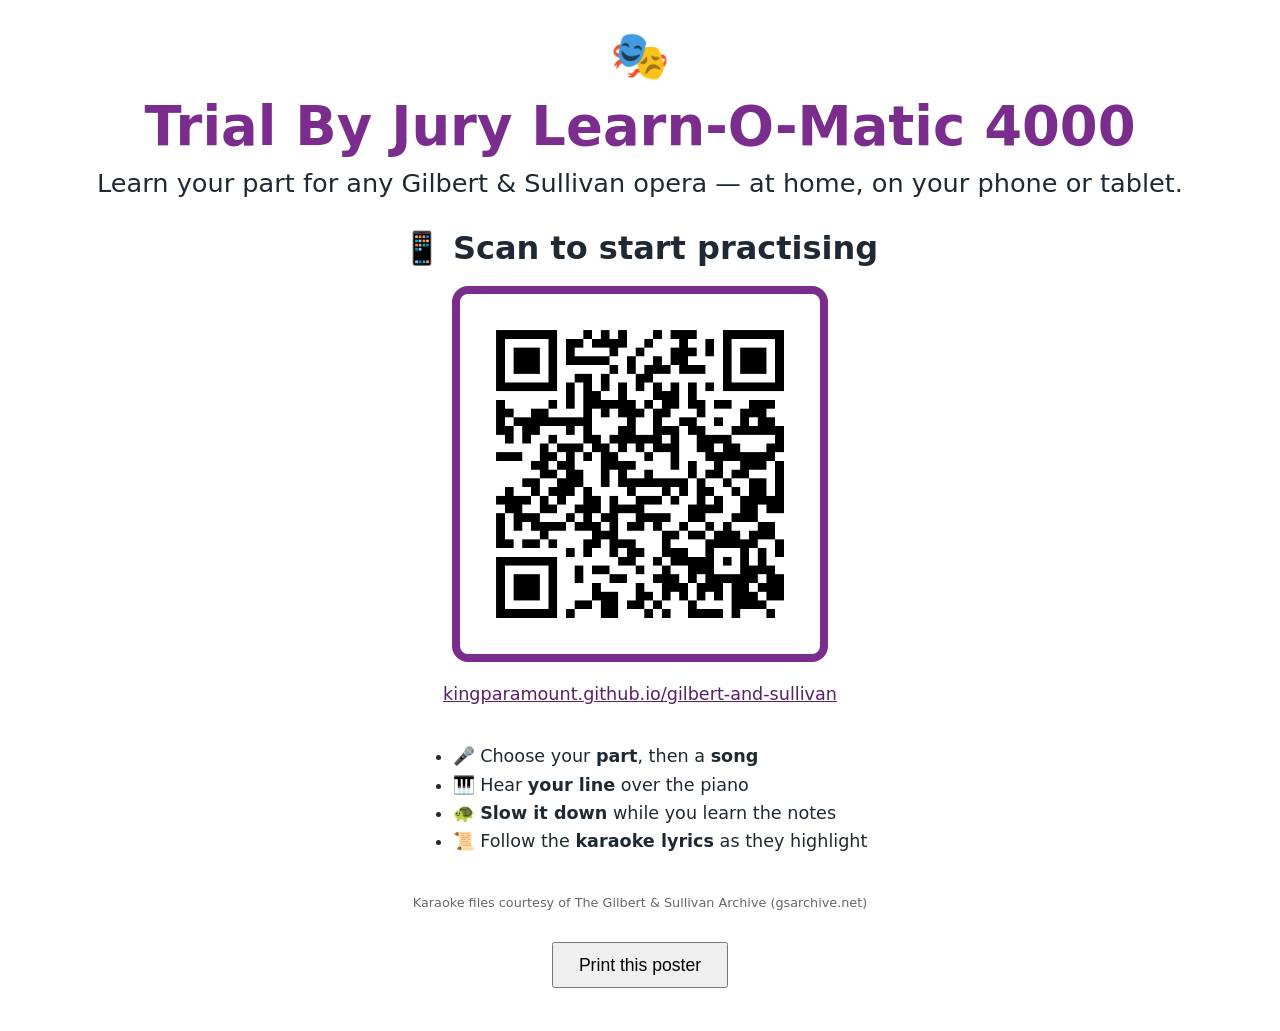
==== poster/poster.html @ 6264aad5 "Add committee note, printable QR poster, and refresh donation bundle - FOR-THE-SOCIETY.md: plain-Eng" ====
<!DOCTYPE html>
<html lang="en">
<head>
  <meta charset="utf-8">
  <title>Learn-O-Matic — rehearsal poster</title>
  <style>
    @page { size: A4 portrait; margin: 1.5cm; }
    body { font-family: "Trebuchet MS", "Segoe UI", system-ui, sans-serif; color: #1f2933; text-align: center; margin: 0; padding: 3vh 5vw; }
    .crown { font-size: 3rem; }
    h1 { color: #7b2d8e; font-size: clamp(2rem, 6vw, 3.4rem); margin: .2em 0 0; }
    .sub { font-size: clamp(1.1rem, 3vw, 1.6rem); margin: .4em 0 1.2em; }
    .cta { font-size: clamp(1.3rem, 4vw, 2rem); font-weight: bold; margin: .6em 0; }
    img.qr { width: min(60vw, 9cm); height: auto; border: 8px solid #7b2d8e; border-radius: 16px; padding: 10px; background: #fff; }
    .url { font-size: 1.1rem; margin-top: 1em; word-break: break-all; }
    .url a { color: #5a1f68; }
    ul { display: inline-block; text-align: left; font-size: 1.1rem; line-height: 1.6; margin: 1.2em auto; }
    .foot { margin-top: 1.5em; font-size: .8rem; color: #666; }
    @media print { body { padding: 0; } .noprint { display: none; } }
  </style>
</head>
<body>
  <div class="crown">🎭</div>
  <h1>Trial By Jury Learn-O-Matic 4000</h1>
  <p class="sub">Learn your part for any Gilbert &amp; Sullivan opera — at home, on your phone or tablet.</p>

  <p class="cta">📱 Scan to start practising</p>
  <img class="qr" src="qr-code.png" alt="QR code to the Learn-O-Matic">

  <p class="url"><a href="https://kingparamount.github.io/gilbert-and-sullivan/">kingparamount.github.io/gilbert-and-sullivan</a></p>

  <ul>
    <li>🎤 Choose your <strong>part</strong>, then a <strong>song</strong></li>
    <li>🎹 Hear <strong>your line</strong> over the piano</li>
    <li>🐢 <strong>Slow it down</strong> while you learn the notes</li>
    <li>📜 Follow the <strong>karaoke lyrics</strong> as they highlight</li>
  </ul>

  <p class="foot">Karaoke files courtesy of The Gilbert &amp; Sullivan Archive (gsarchive.net)</p>
  <p class="noprint" style="margin-top:2em"><button onclick="window.print()" style="font:1.1rem sans-serif;padding:.6em 1.4em;cursor:pointer">Print this poster</button></p>
</body>
</html>
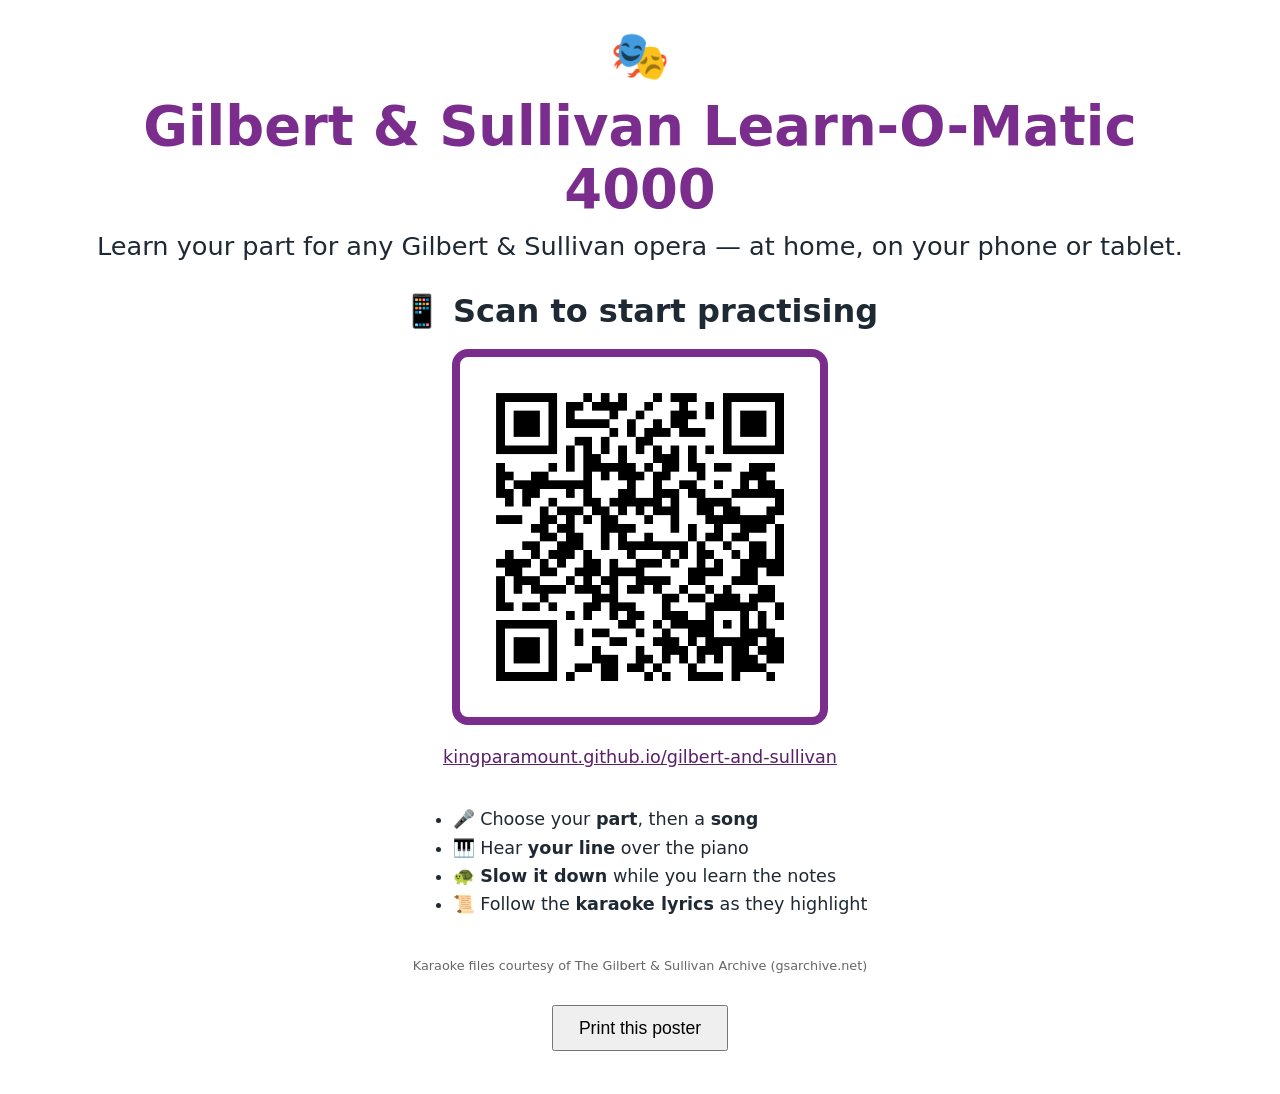
==== commit 56c28464: "Rename brand on poster/title: 'Gilbert & Sullivan Learn-O-Matic 4000' Drop the leftover 'Trial By Ju" ====
--- a/poster/poster.html
+++ b/poster/poster.html
@@ -20,7 +20,7 @@
 </head>
 <body>
   <div class="crown">🎭</div>
-  <h1>Trial By Jury Learn-O-Matic 4000</h1>
+  <h1>Gilbert &amp; Sullivan Learn-O-Matic 4000</h1>
   <p class="sub">Learn your part for any Gilbert &amp; Sullivan opera — at home, on your phone or tablet.</p>
 
   <p class="cta">📱 Scan to start practising</p>
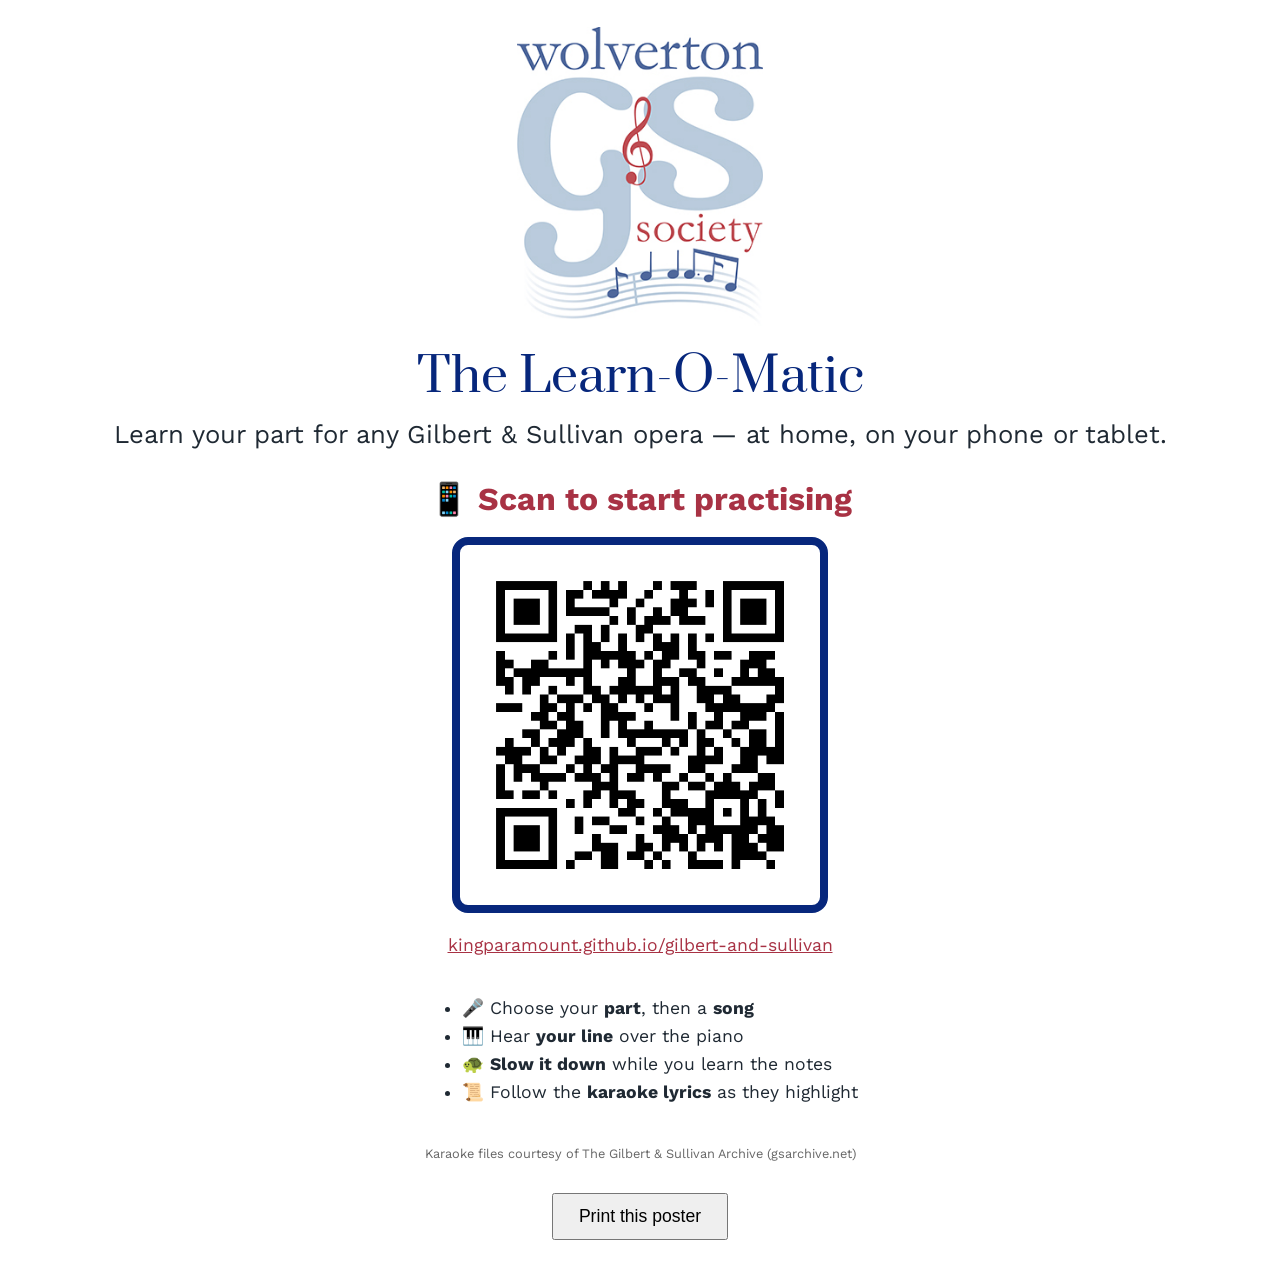
==== commit c3dede7d: "Wolverton Society reskin: house style, fonts, crest, tablet sizing Re-theme the Learn-O-Matic for th" ====
--- a/poster/poster.html
+++ b/poster/poster.html
@@ -2,25 +2,28 @@
 <html lang="en">
 <head>
   <meta charset="utf-8">
-  <title>Learn-O-Matic — rehearsal poster</title>
+  <title>Wolverton G&amp;S Society — rehearsal poster</title>
+  <link rel="preconnect" href="https://fonts.googleapis.com">
+  <link rel="preconnect" href="https://fonts.gstatic.com" crossorigin>
+  <link rel="stylesheet" href="https://fonts.googleapis.com/css2?family=Prata&family=Work+Sans:wght@400;600;700&display=swap">
   <style>
     @page { size: A4 portrait; margin: 1.5cm; }
-    body { font-family: "Trebuchet MS", "Segoe UI", system-ui, sans-serif; color: #1f2933; text-align: center; margin: 0; padding: 3vh 5vw; }
-    .crown { font-size: 3rem; }
-    h1 { color: #7b2d8e; font-size: clamp(2rem, 6vw, 3.4rem); margin: .2em 0 0; }
+    body { font-family: "Work Sans", "Segoe UI", system-ui, sans-serif; color: #1f2933; text-align: center; margin: 0; padding: 3vh 5vw; }
+    .crest { width: min(40vw, 6.5cm); height: auto; }
+    h1 { font-family: "Prata", Georgia, serif; font-weight: 400; color: #07277c; font-size: clamp(1.8rem, 5.5vw, 3rem); margin: .3em 0 0; }
     .sub { font-size: clamp(1.1rem, 3vw, 1.6rem); margin: .4em 0 1.2em; }
-    .cta { font-size: clamp(1.3rem, 4vw, 2rem); font-weight: bold; margin: .6em 0; }
-    img.qr { width: min(60vw, 9cm); height: auto; border: 8px solid #7b2d8e; border-radius: 16px; padding: 10px; background: #fff; }
+    .cta { font-size: clamp(1.3rem, 4vw, 2rem); font-weight: 700; color: #a83244; margin: .6em 0; }
+    img.qr { width: min(60vw, 9cm); height: auto; border: 8px solid #07277c; border-radius: 16px; padding: 10px; background: #fff; }
     .url { font-size: 1.1rem; margin-top: 1em; word-break: break-all; }
-    .url a { color: #5a1f68; }
+    .url a { color: #a83244; }
     ul { display: inline-block; text-align: left; font-size: 1.1rem; line-height: 1.6; margin: 1.2em auto; }
     .foot { margin-top: 1.5em; font-size: .8rem; color: #666; }
     @media print { body { padding: 0; } .noprint { display: none; } }
   </style>
 </head>
 <body>
-  <div class="crown">🎭</div>
-  <h1>Gilbert &amp; Sullivan Learn-O-Matic 4000</h1>
+  <img class="crest" src="../assets/img/wolverton-gs-logo.jpg" alt="Wolverton Gilbert &amp; Sullivan Society">
+  <h1>The Learn-O-Matic</h1>
   <p class="sub">Learn your part for any Gilbert &amp; Sullivan opera — at home, on your phone or tablet.</p>
 
   <p class="cta">📱 Scan to start practising</p>
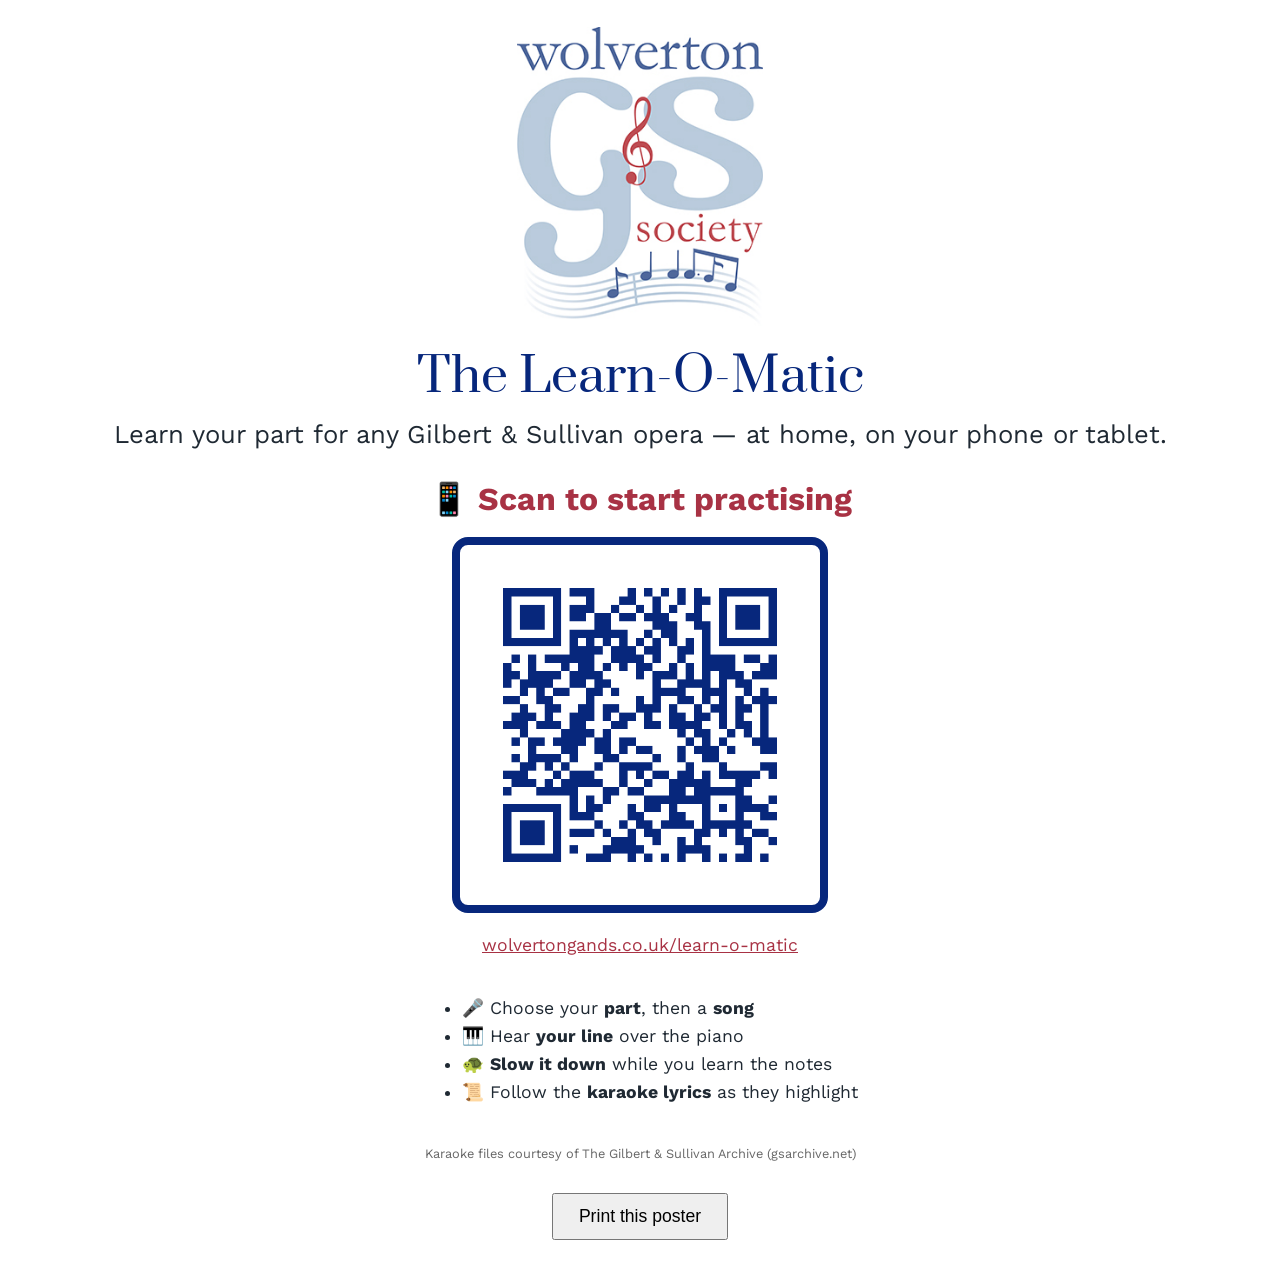
==== commit cbf804e1: "Poster: regenerate QR + address for the live Wolverton URL Point the rehearsal poster at the deploye" ====
--- a/poster/poster.html
+++ b/poster/poster.html
@@ -29,7 +29,7 @@
   <p class="cta">📱 Scan to start practising</p>
   <img class="qr" src="qr-code.png" alt="QR code to the Learn-O-Matic">
 
-  <p class="url"><a href="https://kingparamount.github.io/gilbert-and-sullivan/">kingparamount.github.io/gilbert-and-sullivan</a></p>
+  <p class="url"><a href="https://wolvertongands.co.uk/learn-o-matic/">wolvertongands.co.uk/learn-o-matic</a></p>
 
   <ul>
     <li>🎤 Choose your <strong>part</strong>, then a <strong>song</strong></li>
